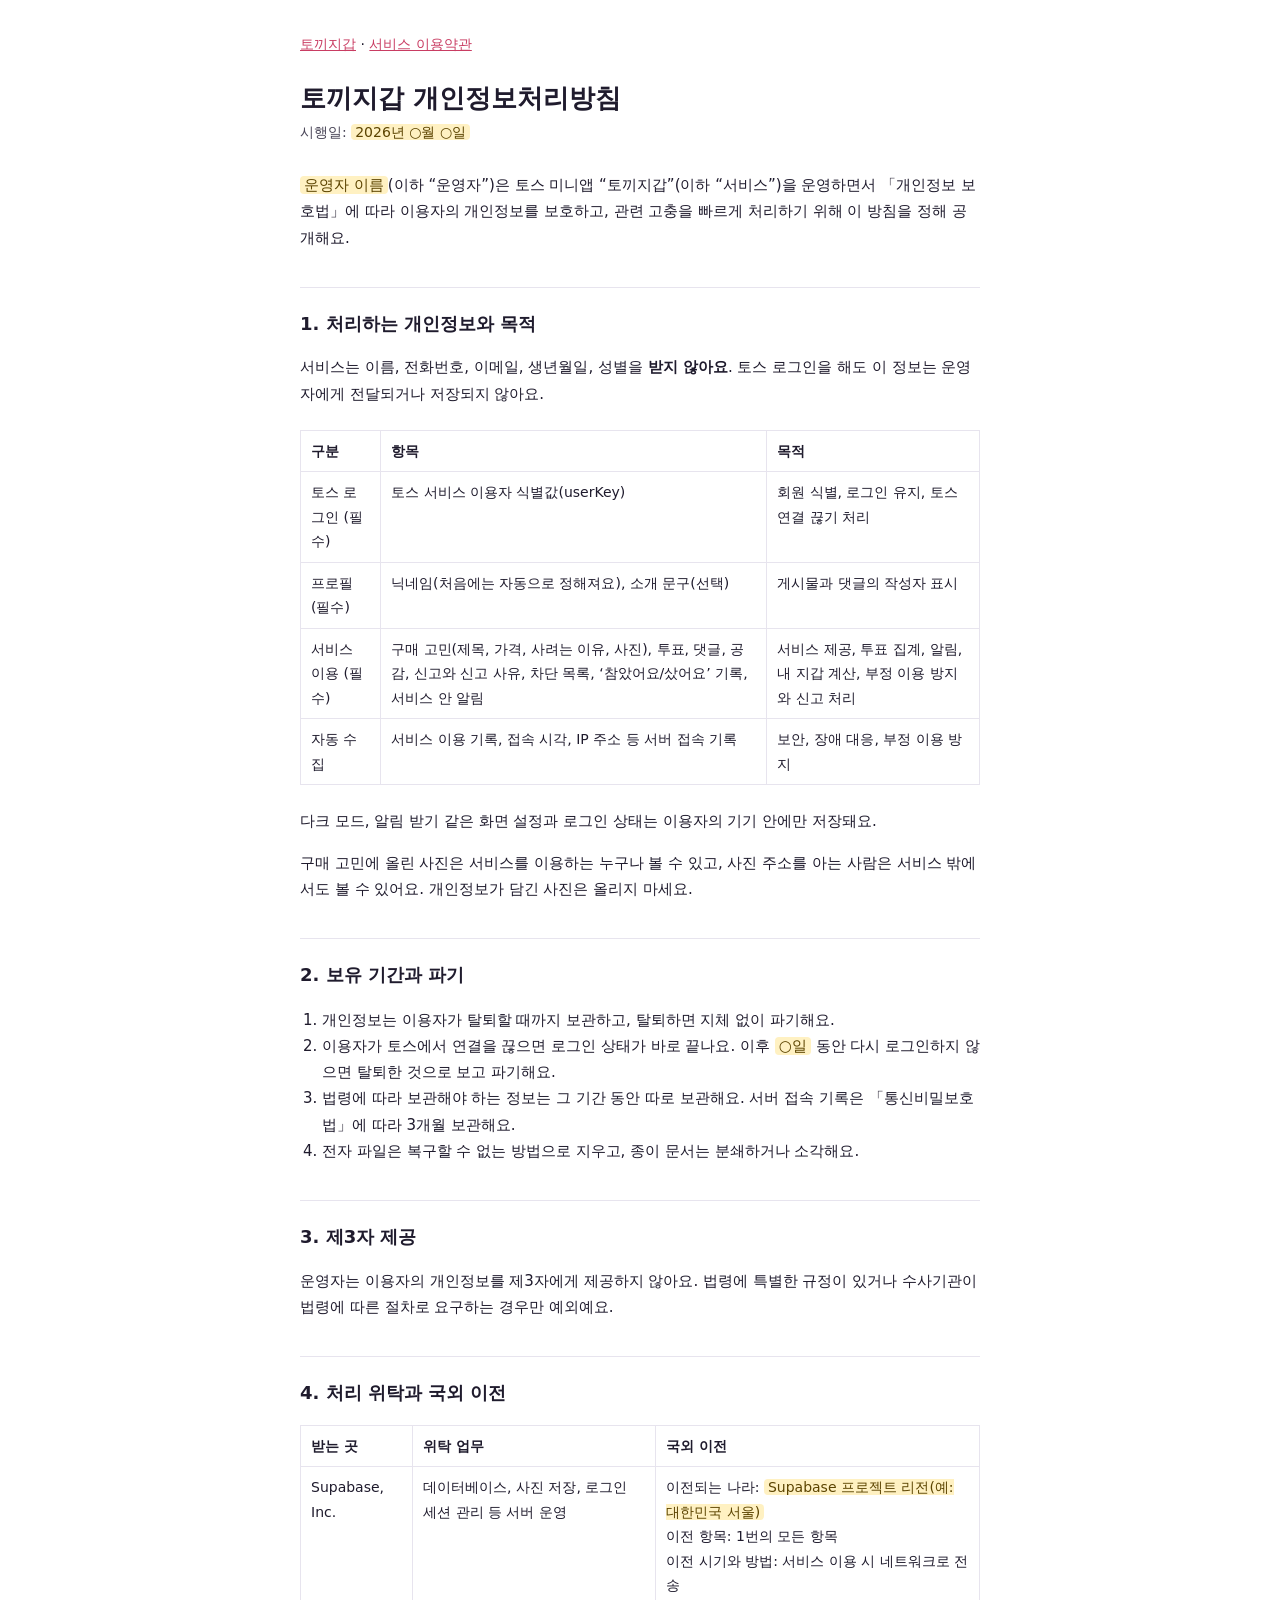
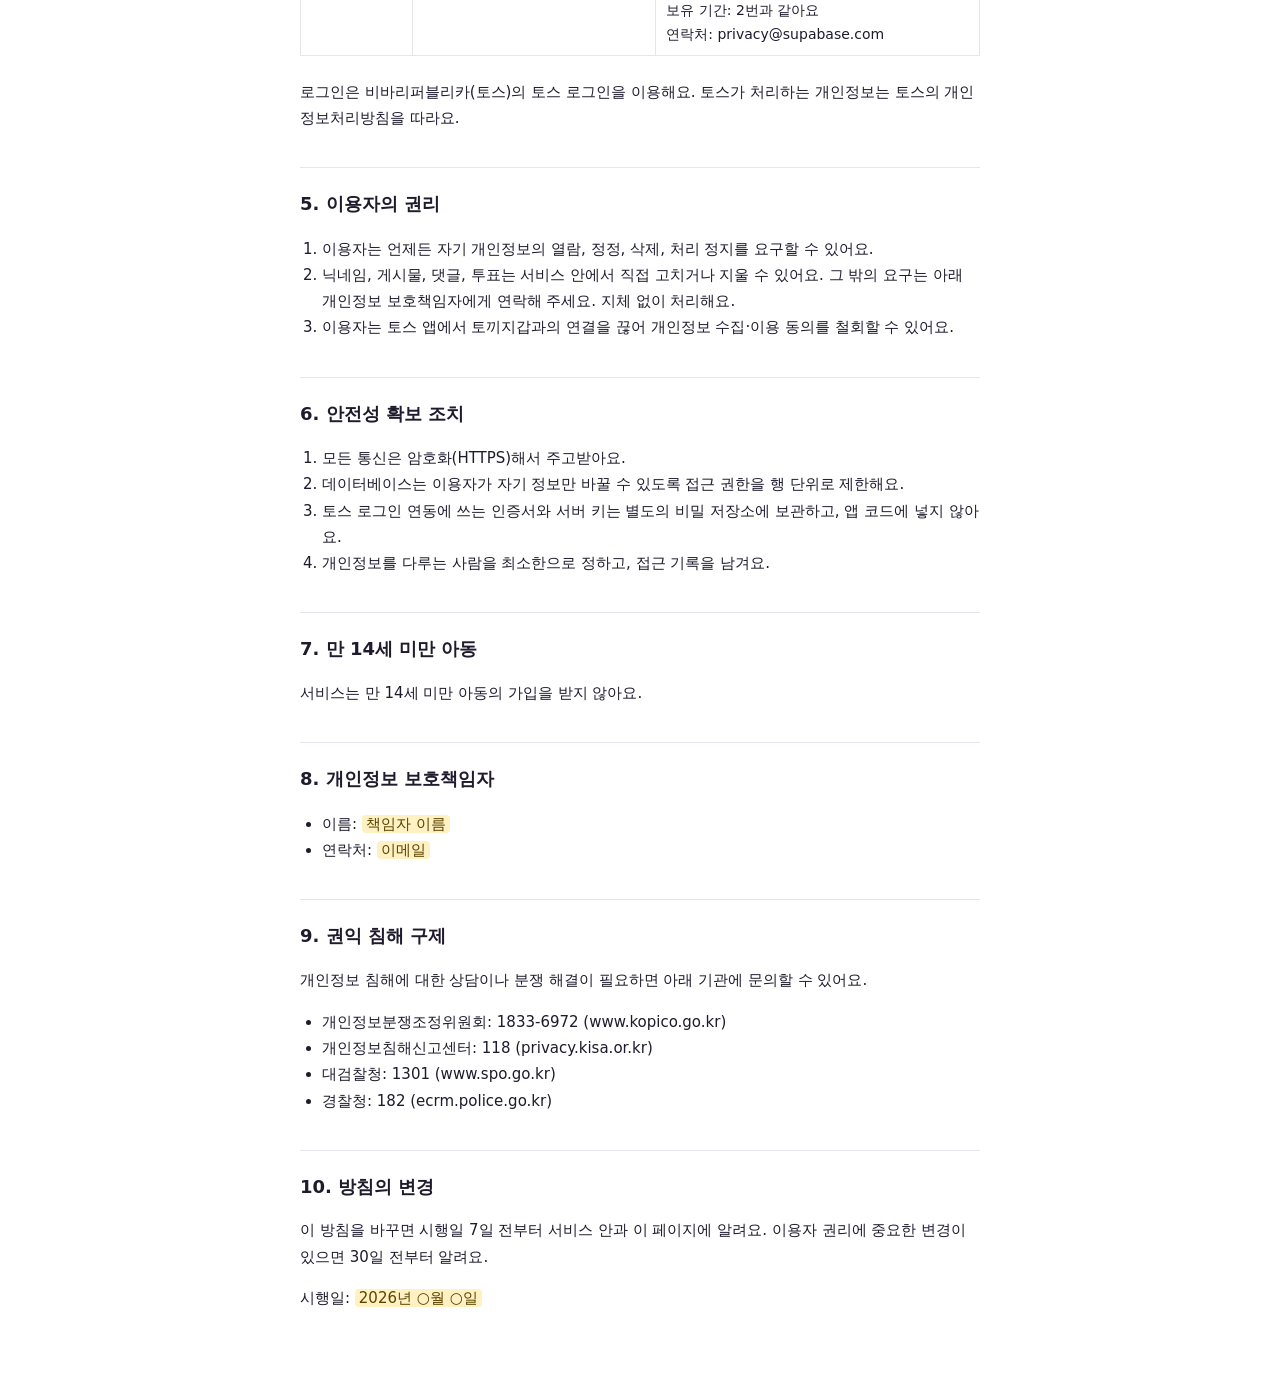
==== privacy.html @ 77b09df9 "docs: 토끼지갑 서비스 이용약관·개인정보처리방침 초안 Co-Authored-By: Claude Opus 5.5 <noreply@anthropic.com>" ====
<!doctype html>
<html lang="ko">
<head>
<meta charset="utf-8">
<meta name="viewport" content="width=device-width, initial-scale=1">
<title>토끼지갑 개인정보처리방침</title>
<link rel="stylesheet" href="legal.css">
</head>
<body>
<!-- 초안이에요. <mark>로 표시한 곳을 채우고, 출시 전에 법률 검토를 받아주세요.
     실제 서버(supabase/migrations, supabase/functions)가 저장하는 항목에 맞춰 썼어요. 저장 항목이 바뀌면 이 문서도 고쳐주세요. -->
<main>
  <nav><a href="./">토끼지갑</a> · <a href="terms.html">서비스 이용약관</a></nav>
  <h1>토끼지갑 개인정보처리방침</h1>
  <p class="meta">시행일: <mark>2026년 ○월 ○일</mark></p>

  <p><mark>운영자 이름</mark>(이하 “운영자”)은 토스 미니앱 “토끼지갑”(이하 “서비스”)을 운영하면서 「개인정보 보호법」에 따라 이용자의 개인정보를 보호하고, 관련 고충을 빠르게 처리하기 위해 이 방침을 정해 공개해요.</p>

  <h2>1. 처리하는 개인정보와 목적</h2>
  <p>서비스는 이름, 전화번호, 이메일, 생년월일, 성별을 <strong>받지 않아요</strong>. 토스 로그인을 해도 이 정보는 운영자에게 전달되거나 저장되지 않아요.</p>
  <div class="table-wrap">
    <table>
      <thead>
        <tr><th>구분</th><th>항목</th><th>목적</th></tr>
      </thead>
      <tbody>
        <tr>
          <td>토스 로그인 (필수)</td>
          <td>토스 서비스 이용자 식별값(userKey)</td>
          <td>회원 식별, 로그인 유지, 토스 연결 끊기 처리</td>
        </tr>
        <tr>
          <td>프로필 (필수)</td>
          <td>닉네임(처음에는 자동으로 정해져요), 소개 문구(선택)</td>
          <td>게시물과 댓글의 작성자 표시</td>
        </tr>
        <tr>
          <td>서비스 이용 (필수)</td>
          <td>구매 고민(제목, 가격, 사려는 이유, 사진), 투표, 댓글, 공감, 신고와 신고 사유, 차단 목록, ‘참았어요/샀어요’ 기록, 서비스 안 알림</td>
          <td>서비스 제공, 투표 집계, 알림, 내 지갑 계산, 부정 이용 방지와 신고 처리</td>
        </tr>
        <tr>
          <td>자동 수집</td>
          <td>서비스 이용 기록, 접속 시각, IP 주소 등 서버 접속 기록</td>
          <td>보안, 장애 대응, 부정 이용 방지</td>
        </tr>
      </tbody>
    </table>
  </div>
  <p>다크 모드, 알림 받기 같은 화면 설정과 로그인 상태는 이용자의 기기 안에만 저장돼요.</p>
  <p>구매 고민에 올린 사진은 서비스를 이용하는 누구나 볼 수 있고, 사진 주소를 아는 사람은 서비스 밖에서도 볼 수 있어요. 개인정보가 담긴 사진은 올리지 마세요.</p>

  <h2>2. 보유 기간과 파기</h2>
  <ol>
    <li>개인정보는 이용자가 탈퇴할 때까지 보관하고, 탈퇴하면 지체 없이 파기해요.</li>
    <li>이용자가 토스에서 연결을 끊으면 로그인 상태가 바로 끝나요. 이후 <mark>○일</mark> 동안 다시 로그인하지 않으면 탈퇴한 것으로 보고 파기해요.</li>
    <li>법령에 따라 보관해야 하는 정보는 그 기간 동안 따로 보관해요. 서버 접속 기록은 「통신비밀보호법」에 따라 3개월 보관해요.</li>
    <li>전자 파일은 복구할 수 없는 방법으로 지우고, 종이 문서는 분쇄하거나 소각해요.</li>
  </ol>

  <h2>3. 제3자 제공</h2>
  <p>운영자는 이용자의 개인정보를 제3자에게 제공하지 않아요. 법령에 특별한 규정이 있거나 수사기관이 법령에 따른 절차로 요구하는 경우만 예외예요.</p>

  <h2>4. 처리 위탁과 국외 이전</h2>
  <div class="table-wrap">
    <table>
      <thead>
        <tr><th>받는 곳</th><th>위탁 업무</th><th>국외 이전</th></tr>
      </thead>
      <tbody>
        <tr>
          <td>Supabase, Inc.</td>
          <td>데이터베이스, 사진 저장, 로그인 세션 관리 등 서버 운영</td>
          <td>
            이전되는 나라: <mark>Supabase 프로젝트 리전(예: 대한민국 서울)</mark><br>
            이전 항목: 1번의 모든 항목<br>
            이전 시기와 방법: 서비스 이용 시 네트워크로 전송<br>
            보유 기간: 2번과 같아요<br>
            연락처: privacy@supabase.com
          </td>
        </tr>
      </tbody>
    </table>
  </div>
  <p>로그인은 비바리퍼블리카(토스)의 토스 로그인을 이용해요. 토스가 처리하는 개인정보는 토스의 개인정보처리방침을 따라요.</p>

  <h2>5. 이용자의 권리</h2>
  <ol>
    <li>이용자는 언제든 자기 개인정보의 열람, 정정, 삭제, 처리 정지를 요구할 수 있어요.</li>
    <li>닉네임, 게시물, 댓글, 투표는 서비스 안에서 직접 고치거나 지울 수 있어요. 그 밖의 요구는 아래 개인정보 보호책임자에게 연락해 주세요. 지체 없이 처리해요.</li>
    <li>이용자는 토스 앱에서 토끼지갑과의 연결을 끊어 개인정보 수집·이용 동의를 철회할 수 있어요.</li>
  </ol>

  <h2>6. 안전성 확보 조치</h2>
  <ol>
    <li>모든 통신은 암호화(HTTPS)해서 주고받아요.</li>
    <li>데이터베이스는 이용자가 자기 정보만 바꿀 수 있도록 접근 권한을 행 단위로 제한해요.</li>
    <li>토스 로그인 연동에 쓰는 인증서와 서버 키는 별도의 비밀 저장소에 보관하고, 앱 코드에 넣지 않아요.</li>
    <li>개인정보를 다루는 사람을 최소한으로 정하고, 접근 기록을 남겨요.</li>
  </ol>

  <h2>7. 만 14세 미만 아동</h2>
  <p>서비스는 만 14세 미만 아동의 가입을 받지 않아요.</p>

  <h2>8. 개인정보 보호책임자</h2>
  <ul>
    <li>이름: <mark>책임자 이름</mark></li>
    <li>연락처: <mark>이메일</mark></li>
  </ul>

  <h2>9. 권익 침해 구제</h2>
  <p>개인정보 침해에 대한 상담이나 분쟁 해결이 필요하면 아래 기관에 문의할 수 있어요.</p>
  <ul>
    <li>개인정보분쟁조정위원회: 1833-6972 (www.kopico.go.kr)</li>
    <li>개인정보침해신고센터: 118 (privacy.kisa.or.kr)</li>
    <li>대검찰청: 1301 (www.spo.go.kr)</li>
    <li>경찰청: 182 (ecrm.police.go.kr)</li>
  </ul>

  <h2>10. 방침의 변경</h2>
  <p>이 방침을 바꾸면 시행일 7일 전부터 서비스 안과 이 페이지에 알려요. 이용자 권리에 중요한 변경이 있으면 30일 전부터 알려요.</p>
  <p>시행일: <mark>2026년 ○월 ○일</mark></p>
</main>
</body>
</html>
---- legal.css ----
:root {
  color-scheme: light dark;
  --bg: #ffffff;
  --ink: #1f1b2d;
  --sub: #4a4658;
  --line: #e7e4ee;
  --brand: #c93d63;
  --mark: #fff1c2;
  --mark-ink: #5c4400;
}
@media (prefers-color-scheme: dark) {
  :root {
    --bg: #121019;
    --ink: #f3f1f8;
    --sub: #bdb8cb;
    --line: #2e2a3b;
    --brand: #f07a9a;
    --mark: #4a3a10;
    --mark-ink: #ffe9a6;
  }
}
* {
  box-sizing: border-box;
}
body {
  margin: 0;
  background: var(--bg);
  color: var(--ink);
  font-family: 'Noto Sans KR', system-ui, -apple-system, sans-serif;
  line-height: 1.75;
  -webkit-text-size-adjust: 100%;
}
main {
  max-width: 720px;
  margin: 0 auto;
  padding: 32px 20px 64px;
}
h1 {
  margin: 0 0 4px;
  font-size: 26px;
  line-height: 1.35;
}
.meta {
  margin: 0 0 28px;
  color: var(--sub);
  font-size: 14px;
}
h2 {
  margin: 36px 0 8px;
  padding-top: 20px;
  border-top: 1px solid var(--line);
  font-size: 18px;
}
h3 {
  margin: 20px 0 4px;
  font-size: 16px;
}
p,
li {
  font-size: 15px;
}
ol,
ul {
  padding-left: 22px;
}
table {
  width: 100%;
  border-collapse: collapse;
  font-size: 14px;
  margin: 8px 0;
}
th,
td {
  padding: 8px 10px;
  border: 1px solid var(--line);
  text-align: left;
  vertical-align: top;
}
th {
  font-weight: 700;
}
.table-wrap {
  overflow-x: auto;
}
a {
  color: var(--brand);
}
mark {
  padding: 0 4px;
  border-radius: 4px;
  background: var(--mark);
  color: var(--mark-ink);
}
nav {
  margin-bottom: 24px;
  font-size: 14px;
}
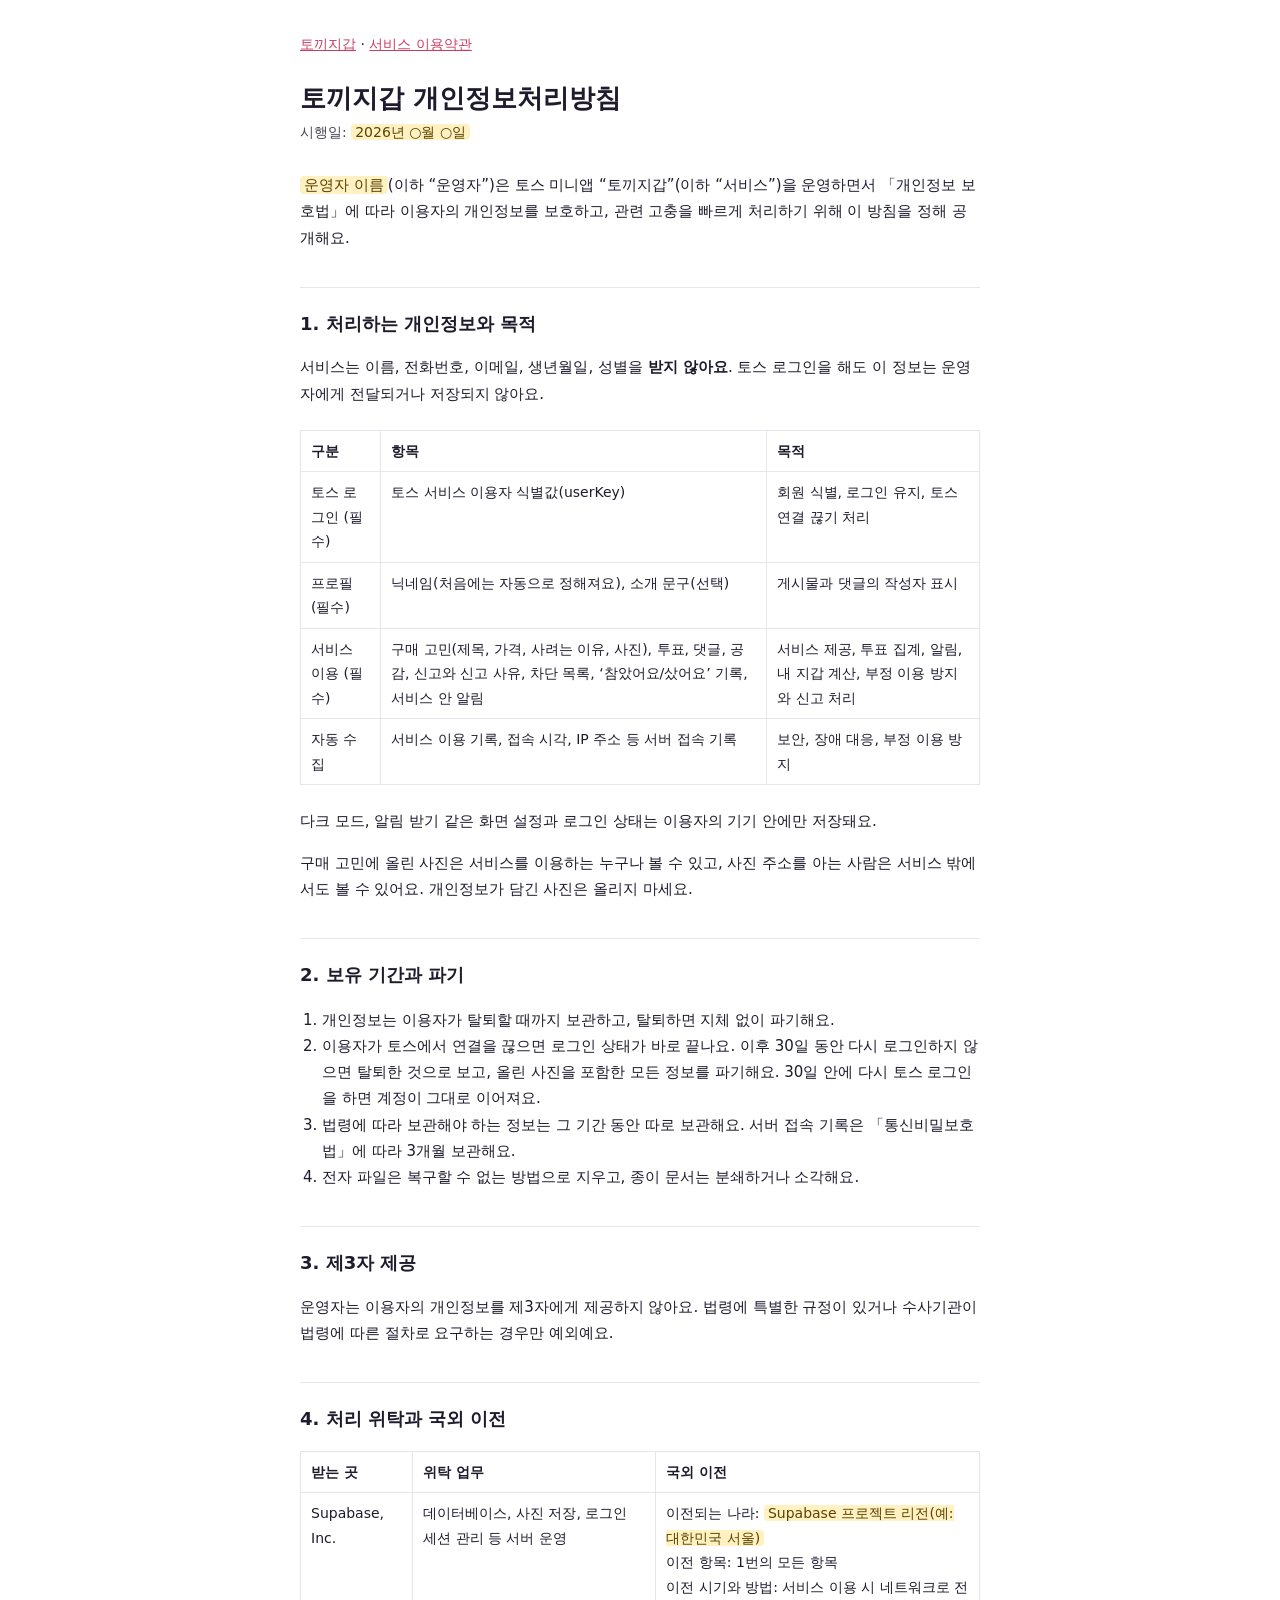
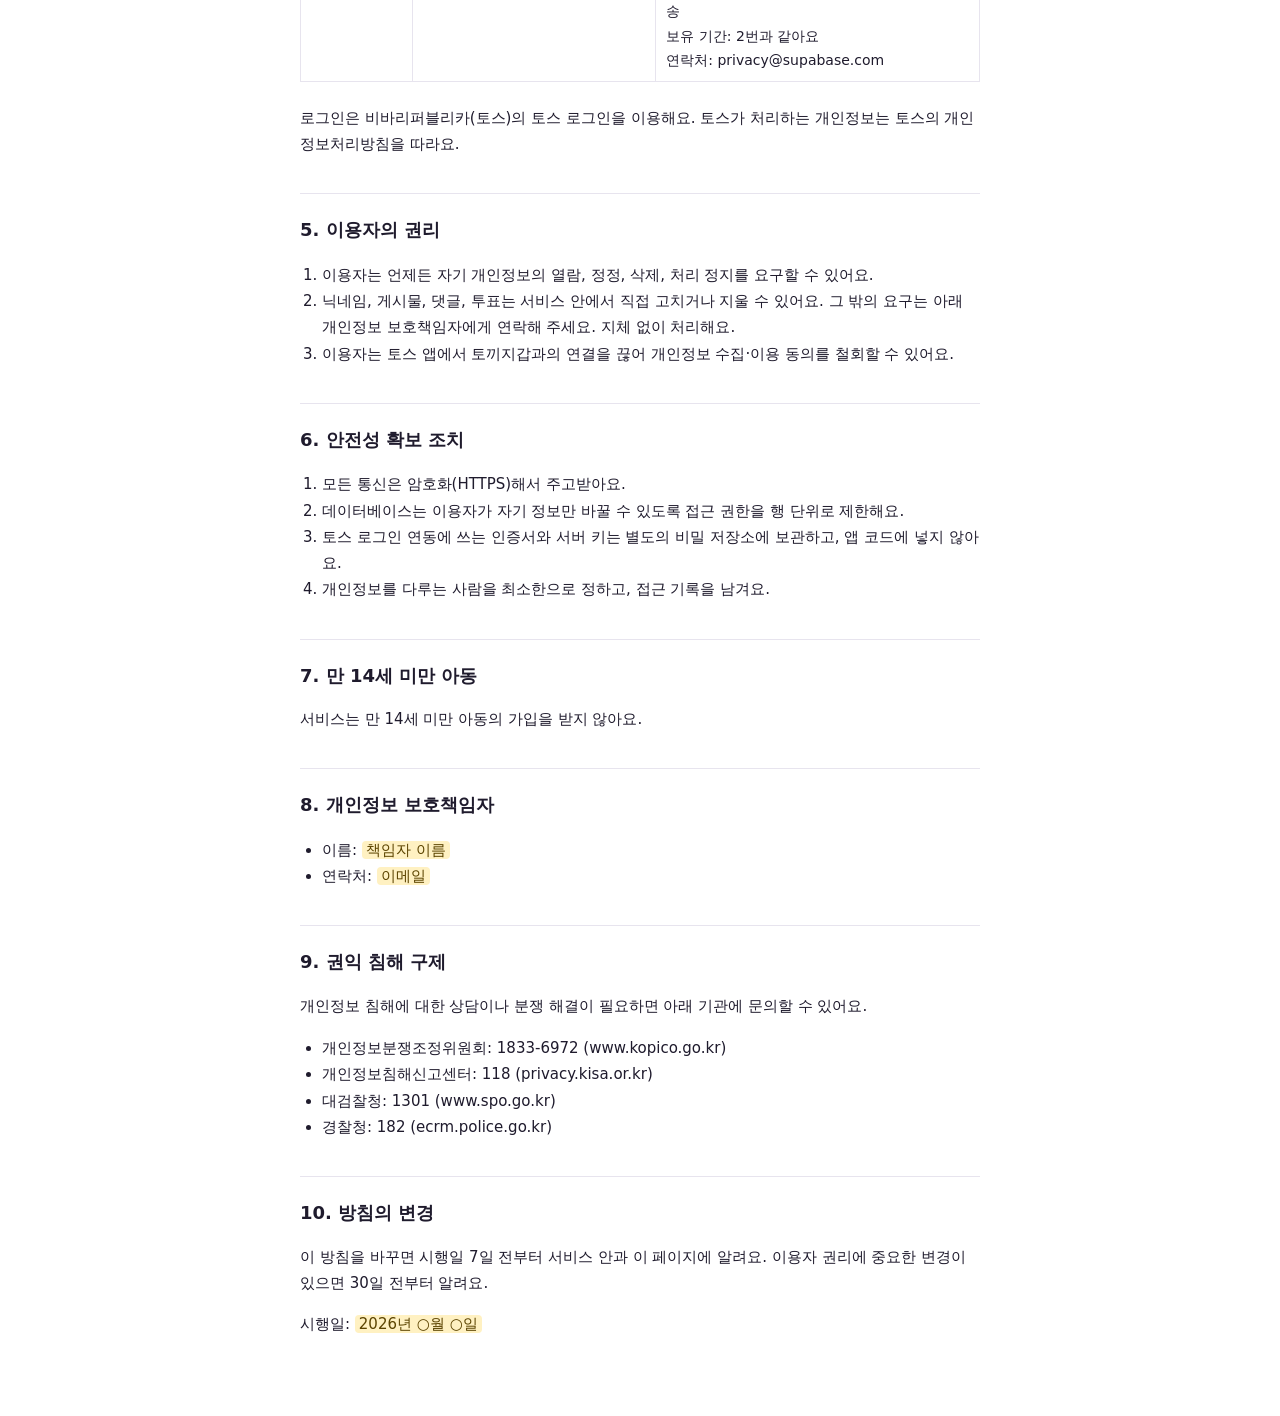
==== commit 07094ac3: "docs: 연결 끊기 후 보관 기간 30일 반영 Co-Authored-By: Claude Opus 5.5 <noreply@anthropic.com>" ====
--- a/privacy.html
+++ b/privacy.html
@@ -53,7 +53,7 @@
   <h2>2. 보유 기간과 파기</h2>
   <ol>
     <li>개인정보는 이용자가 탈퇴할 때까지 보관하고, 탈퇴하면 지체 없이 파기해요.</li>
-    <li>이용자가 토스에서 연결을 끊으면 로그인 상태가 바로 끝나요. 이후 <mark>○일</mark> 동안 다시 로그인하지 않으면 탈퇴한 것으로 보고 파기해요.</li>
+    <li>이용자가 토스에서 연결을 끊으면 로그인 상태가 바로 끝나요. 이후 30일 동안 다시 로그인하지 않으면 탈퇴한 것으로 보고, 올린 사진을 포함한 모든 정보를 파기해요. 30일 안에 다시 토스 로그인을 하면 계정이 그대로 이어져요.</li>
     <li>법령에 따라 보관해야 하는 정보는 그 기간 동안 따로 보관해요. 서버 접속 기록은 「통신비밀보호법」에 따라 3개월 보관해요.</li>
     <li>전자 파일은 복구할 수 없는 방법으로 지우고, 종이 문서는 분쇄하거나 소각해요.</li>
   </ol>
